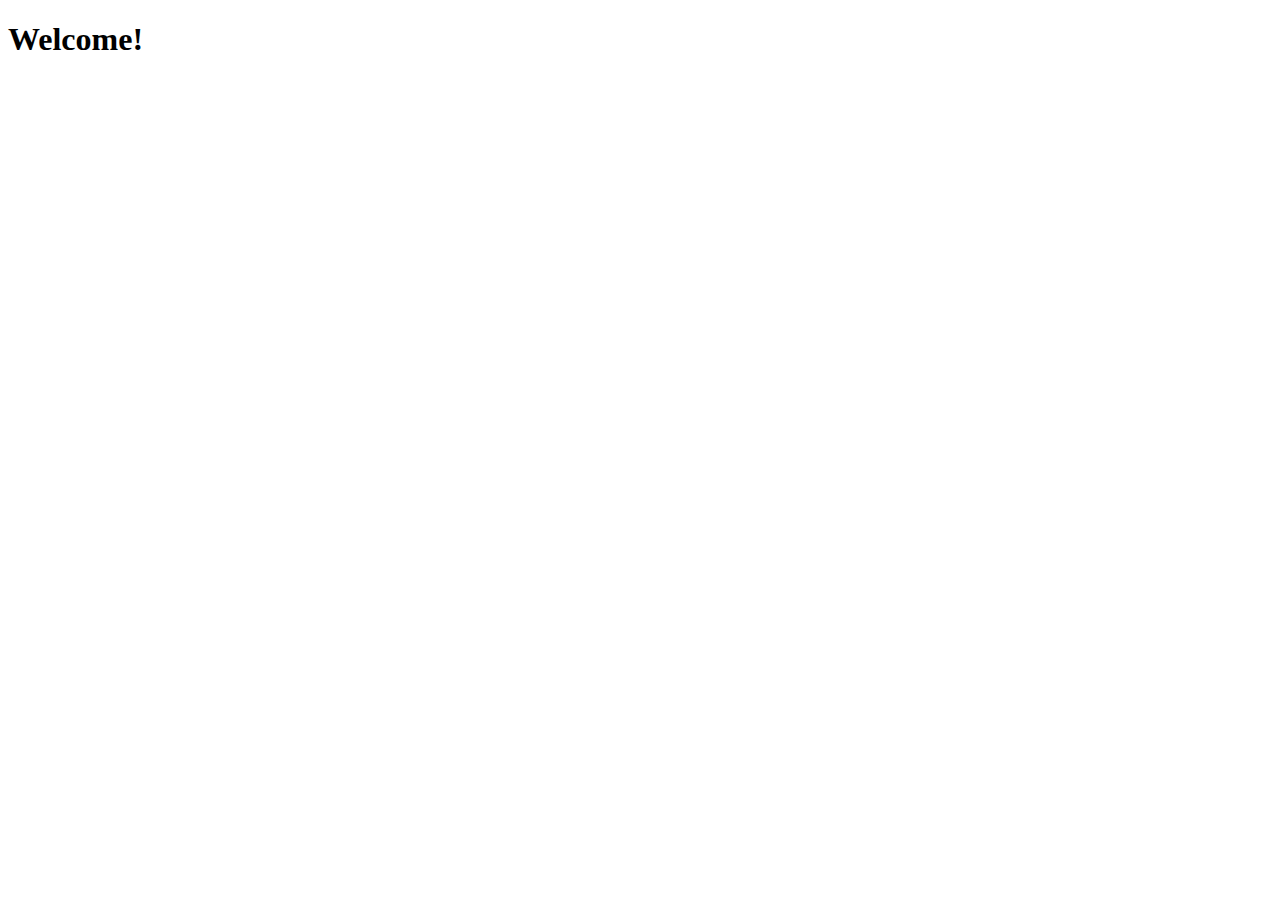
==== index.html @ 5f47843c "created base files" ====
<!DOCTYPE html>
<html lang="en">
<head>
    <meta charset="UTF-8">
    <meta http-equiv="X-UA-Compatible" content="IE=edge">
    <meta name="viewport" content="width=device-width, initial-scale=1.0">
    <title>RCV Landing Page</title>
</head>
<body>
    <h1 class = "title">Welcome! </h1>
</body>
</html>
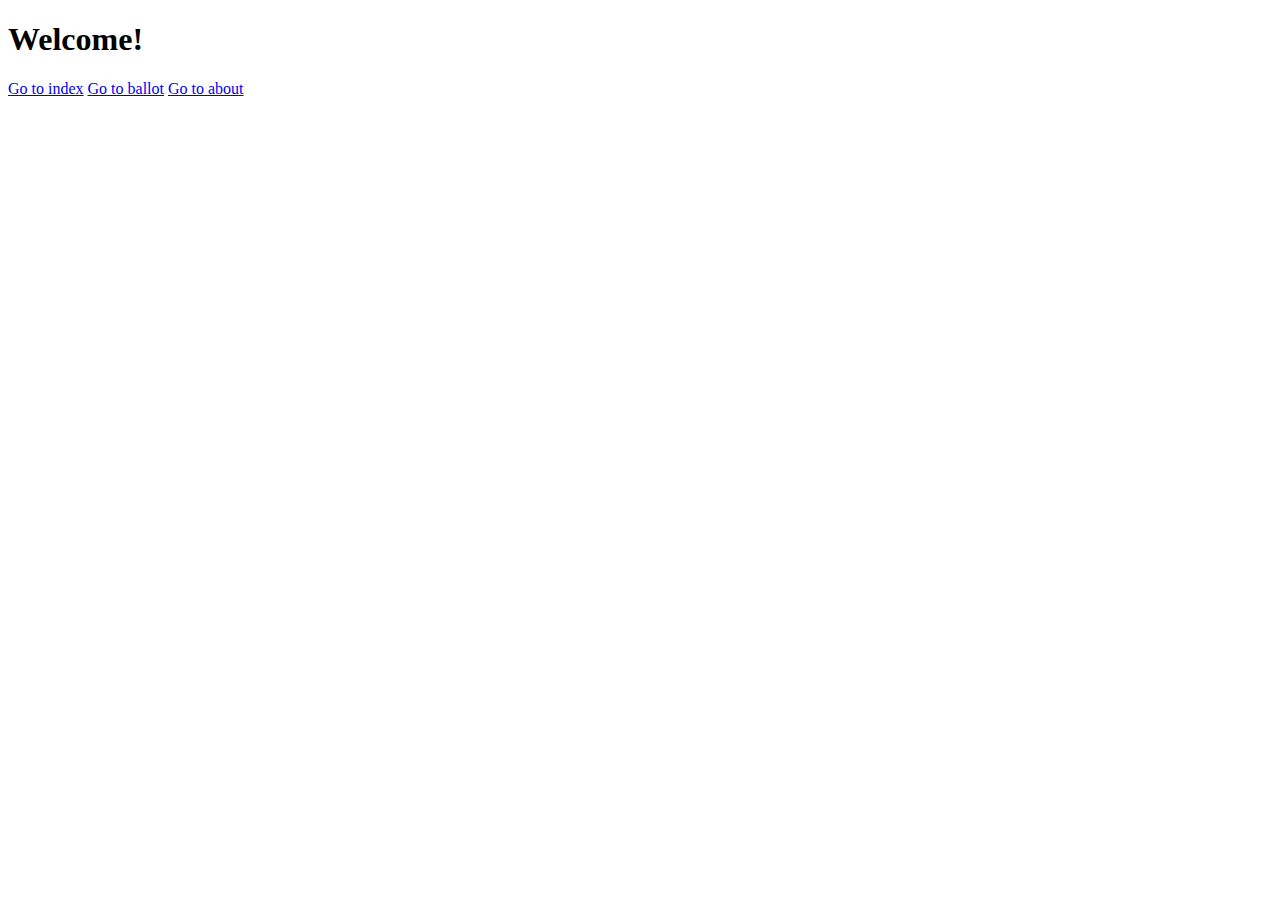
==== commit 66756411: "added nav" ====
--- a/index.html
+++ b/index.html
@@ -8,5 +8,11 @@
 </head>
 <body>
     <h1 class = "title">Welcome! </h1>
+
+    <div class="topnav">
+        <a href="index.html">Go to index</a>
+        <a href="ballot.html">Go to ballot</a>
+        <a href="about.html">Go to about</a>
+    </div>
 </body>
 </html>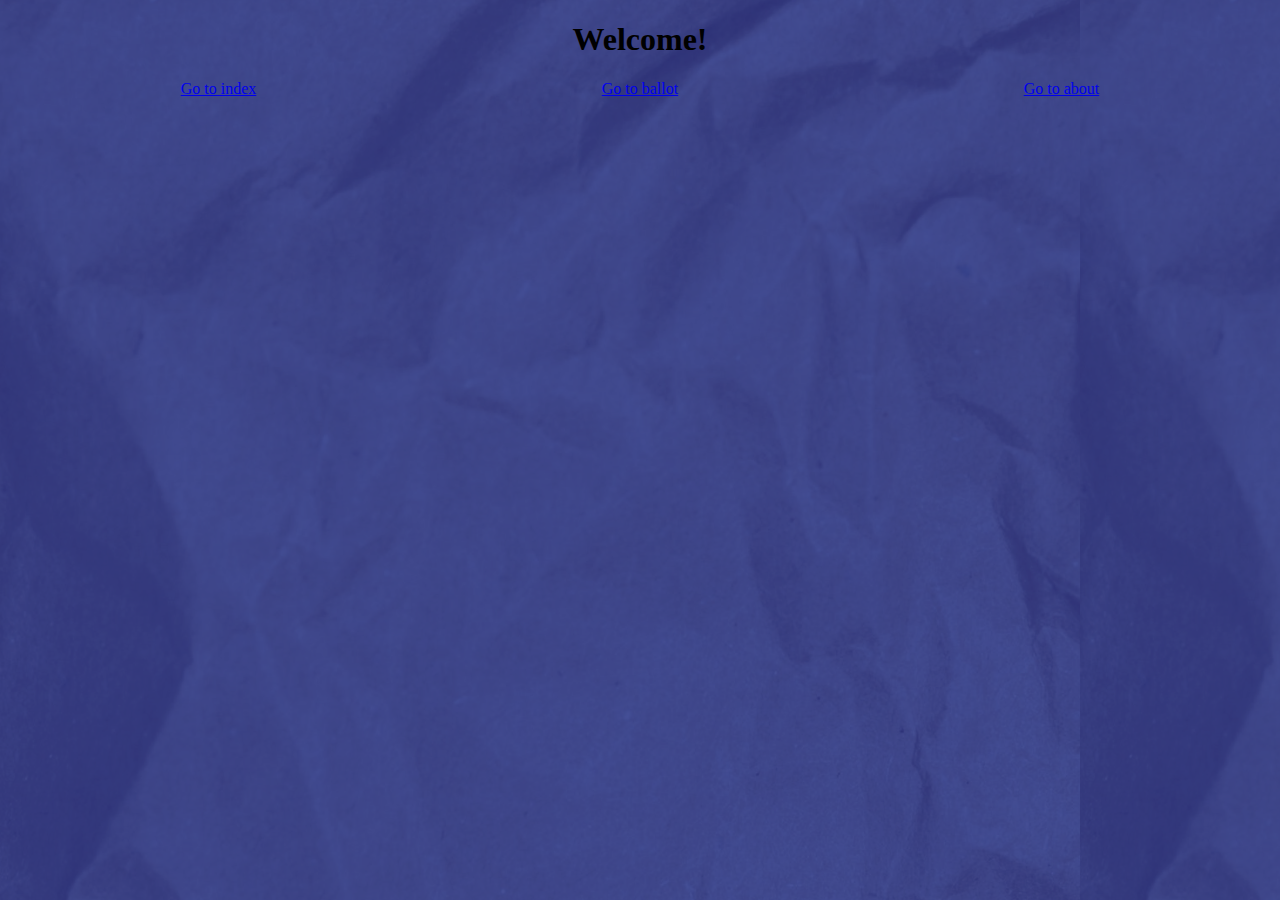
==== commit 5c69b107: "landing page progress" ====
--- a/index.html
+++ b/index.html
@@ -1,18 +1,29 @@
 <!DOCTYPE html>
 <html lang="en">
+
 <head>
     <meta charset="UTF-8">
     <meta http-equiv="X-UA-Compatible" content="IE=edge">
     <meta name="viewport" content="width=device-width, initial-scale=1.0">
     <title>RCV Landing Page</title>
+    <link rel="stylesheet" href="styles.css">
 </head>
+
 <body>
-    <h1 class = "title">Welcome! </h1>
+    <h1 class="title">Welcome! </h1>
 
-    <div class="topnav">
-        <a href="index.html">Go to index</a>
-        <a href="ballot.html">Go to ballot</a>
-        <a href="about.html">Go to about</a>
+    <div class="nav">
+        <div class="link">
+            <a href="index.html">Go to index</a>
+        </div>
+        <div class="link">
+            <a href="ballot.html">Go to ballot</a>
+        </div>
+        <div class="link">
+            <a href="about.html">Go to about</a>
+        </div>
+
     </div>
 </body>
+
 </html>--- a/styles.css
+++ b/styles.css
@@ -0,0 +1,14 @@
+.title {
+    text-align: center;
+}
+
+.nav {
+    display: flex;
+    flex-direction: row;
+    justify-content: space-around;
+}
+
+body {
+    background-color: #13268b;
+    background-image: url("images/texture.png");
+}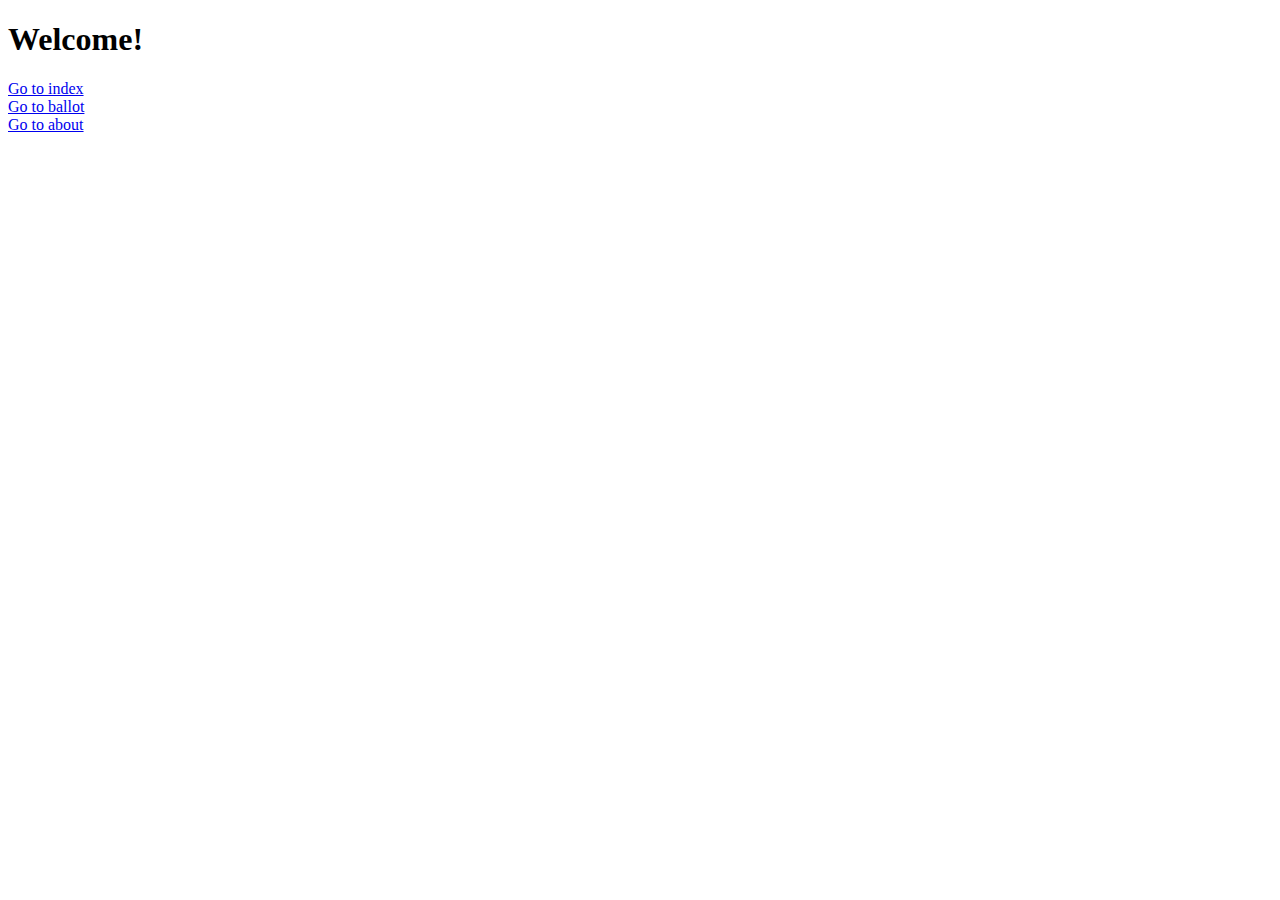
==== commit 2330776a: "landing page progress" ====
--- a/index.html
+++ b/index.html
@@ -1,16 +1,13 @@
 <!DOCTYPE html>
 <html lang="en">
-
 <head>
     <meta charset="UTF-8">
     <meta http-equiv="X-UA-Compatible" content="IE=edge">
     <meta name="viewport" content="width=device-width, initial-scale=1.0">
     <title>RCV Landing Page</title>
-    <link rel="stylesheet" href="styles.css">
 </head>
-
 <body>
-    <h1 class="title">Welcome! </h1>
+    <h1 class = "title">Welcome! </h1>
 
     <div class="nav">
         <div class="link">
@@ -25,5 +22,4 @@
 
     </div>
 </body>
-
 </html>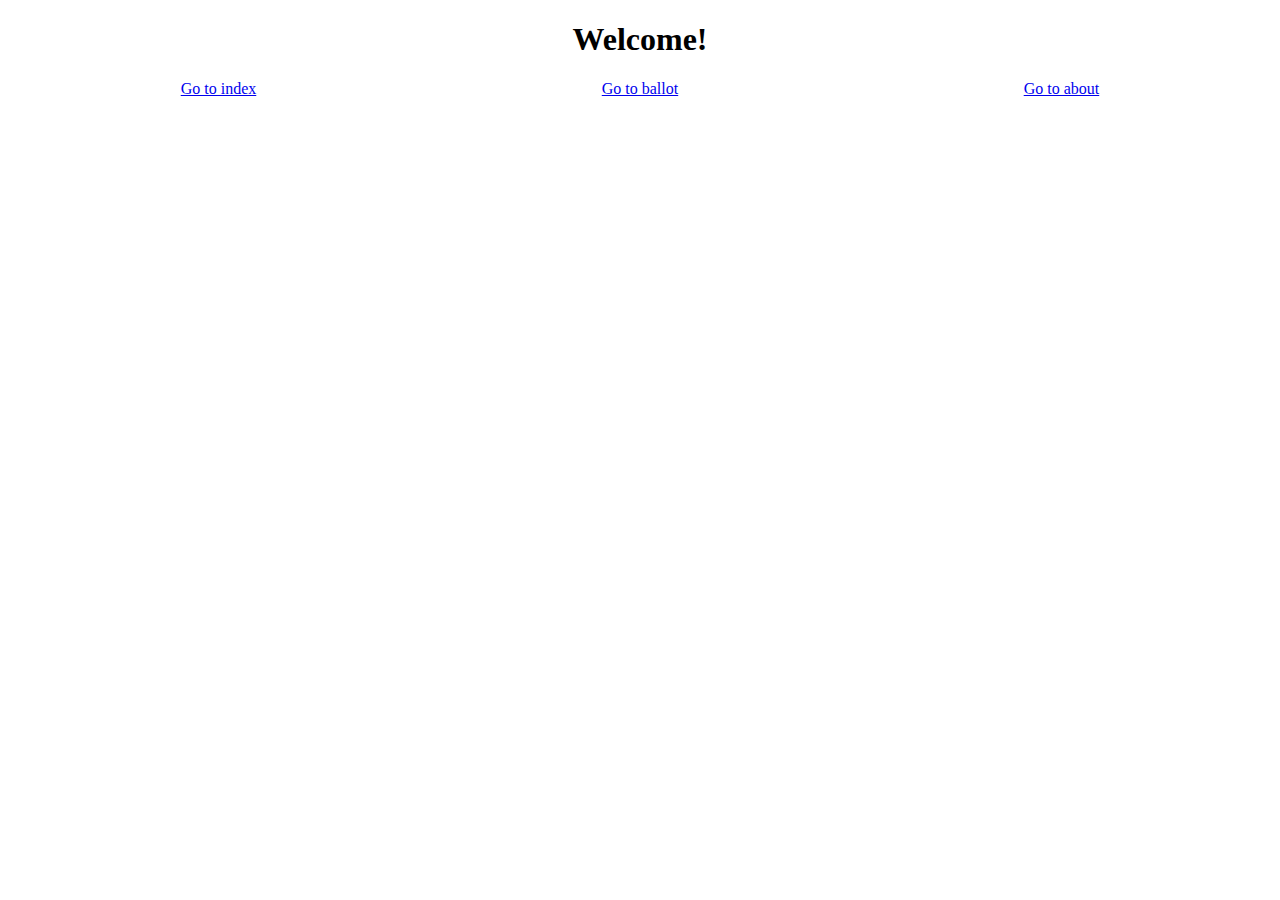
==== commit eff8e047: "fixing merge conflict" ====
--- a/index.html
+++ b/index.html
@@ -1,13 +1,16 @@
 <!DOCTYPE html>
 <html lang="en">
+
 <head>
     <meta charset="UTF-8">
     <meta http-equiv="X-UA-Compatible" content="IE=edge">
     <meta name="viewport" content="width=device-width, initial-scale=1.0">
     <title>RCV Landing Page</title>
+    <link rel="stylesheet" href="styles.css">
 </head>
+
 <body>
-    <h1 class = "title">Welcome! </h1>
+    <h1 class="title">Welcome! </h1>
 
     <div class="nav">
         <div class="link">
@@ -22,4 +25,5 @@
 
     </div>
 </body>
+
 </html>--- a/styles.css
+++ b/styles.css
@@ -0,0 +1,129 @@
+.title {
+    text-align: center;
+}
+
+.candiateList {
+    display: inline-block;
+}
+
+.candiateButtons {
+    width: 500px;
+    float: left;
+    padding: 10px;
+    display: grid;
+    grid-template-columns: 1fr 1fr;
+    grid-template-rows: 1fr 1fr 1fr 1fr 1fr 1fr 1fr;
+    grid-row-gap: 24px;
+    grid-column-gap: 40px;
+    font-size: 20px;
+    grid-auto-flow: column;
+}
+
+.candidate-btn {
+    width: 330px;
+    height: 80px;
+    cursor: pointer;
+    border-radius: 20px;
+}
+
+.close {
+    cursor: pointer;
+}
+
+.result {
+    float: right;
+    border: 1px solid black;
+    margin-right: 25px;
+}
+
+#candidate-list {
+    display: flex;
+    flex-direction: column;
+    align-items: flex-start;
+}
+
+.candidate-li {
+    width: 860px;
+    height: 80px;
+    border-radius: 20px;
+    border: 1px solid black;
+    text-align: center;
+    padding-top: 30px;
+}
+
+#candidate-list li::marker {
+    color: #446CD1;
+}
+
+.candidate-name {
+    padding-top: 15px;
+}
+
+#ballot-instructions {
+    padding: 10px;
+}
+
+#ballot-title {
+    text-align: center;
+}
+
+
+
+.popup .overlay{
+    position: fixed;
+    top: 0px;
+    left: 0px;
+    width: 100vw;
+    height: 100vh;
+    background: rgba(59, 56, 56, .95);
+    z-index: 1;
+    display: none;
+  }
+  .popup .content {
+    border-radius: 20px;
+    position: absolute;
+    top: 50%;
+    left: 50%;
+    transform: translate(-50%, -50%) scale(0);
+    background-color: #efeeee;
+    width: 500px;
+    height: 650px;
+    z-index: 2;
+    text-align: center;
+    padding: 20px;
+    box-sizing: border-box;
+  }
+  
+  .popup .close-btn {
+    position: absolute;
+    right: 10px;
+    top: 10px;
+    width: 30px;
+    height: 30px;
+    background-color: rgba(59, 56, 56, 0.2);
+    color: #fff;
+    font-size: 25px;
+    font-weight: 600;
+    line-height: 25px;
+    text-align: center;
+    border-radius: 50%;
+  }
+  
+  .popup.active .overlay {
+    display: block;
+  }
+  
+  .popup.active .content {
+    transition: all 300ms ease-in-out;
+    transform: translate(-50%, -50%) scale(1);
+  }
+.nav {
+    display: flex;
+    flex-direction: row;
+    justify-content: space-around;
+}
+
+/* body {
+    background-color: #13268b;
+    background-image: url("images/texture.png");
+} */
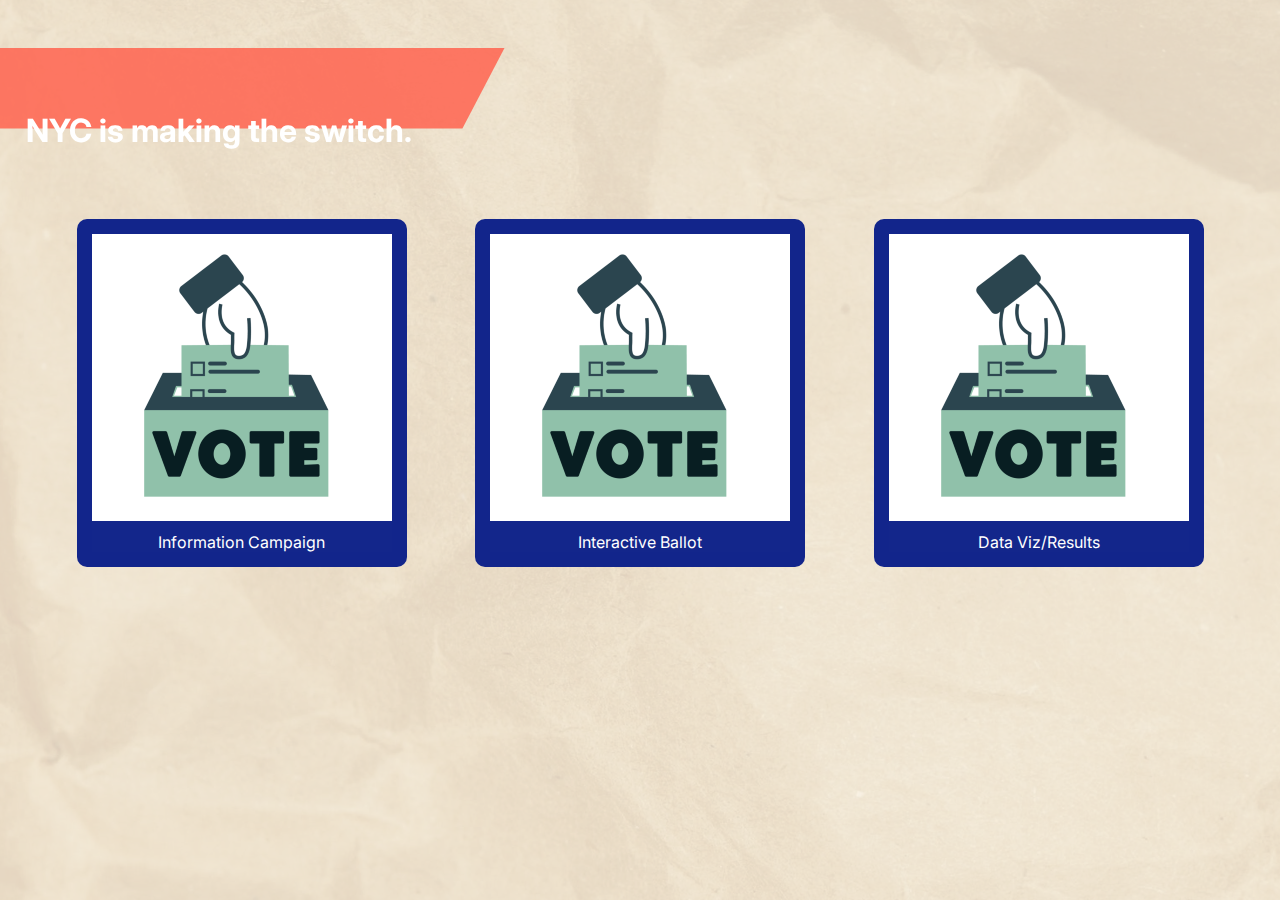
==== commit 9e375a6a: "landing page" ====
--- a/index.html
+++ b/index.html
@@ -7,20 +7,29 @@
     <meta name="viewport" content="width=device-width, initial-scale=1.0">
     <title>RCV Landing Page</title>
     <link rel="stylesheet" href="styles.css">
+    <link rel="preconnect" href="https://fonts.googleapis.com">
+    <link rel="preconnect" href="https://fonts.gstatic.com" crossorigin>
+    <link href="https://fonts.googleapis.com/css2?family=Inter:wght@600;900&display=swap" rel="stylesheet">
 </head>
 
-<body>
-    <h1 class="title">Welcome! </h1>
+<body id="landingBody">
+    <div id="rectangle"></div>
+    <div id="headingDiv">
+        <h1 class="heading">NYC is making the switch.</h1>
+    </div>
 
     <div class="nav">
-        <div class="link">
-            <a href="index.html">Go to index</a>
+        <div class="linkDiv">
+            <a href="index.html" class="linkImg"><img src="images/sample.png" alt="Info Campaign"></a>
+            <a href="index.html" class="link">Information Campaign</a>
         </div>
-        <div class="link">
-            <a href="ballot.html">Go to ballot</a>
+        <div class="linkDiv">
+            <a href="ballot.html" class="linkImg"><img src="images/sample.png" alt="Ballot"></a>
+            <a href="ballot.html" class="link">Interactive Ballot</a>
         </div>
-        <div class="link">
-            <a href="about.html">Go to about</a>
+        <div class="linkDiv">
+            <a href="about.html" class="linkImg"><img src="images/sample.png" alt="Results"></a>
+            <a href="about.html" class="link">Data Viz/Results</a>
         </div>
 
     </div>
--- a/styles.css
+++ b/styles.css
@@ -1,129 +1,83 @@
-.title {
-    text-align: center;
+.heading {
+    text-align: left;
+    font-family: 'Inter', sans-serif;
 }
 
-.candiateList {
-    display: inline-block;
+.nav {
+    display: flex;
+    flex-direction: row;
+    justify-content: space-evenly;
+    margin-top: 7%;
+    font-family: 'Inter', sans-serif;
 }
 
-.candiateButtons {
-    width: 500px;
-    float: left;
-    padding: 10px;
-    display: grid;
-    grid-template-columns: 1fr 1fr;
-    grid-template-rows: 1fr 1fr 1fr 1fr 1fr 1fr 1fr;
-    grid-row-gap: 24px;
-    grid-column-gap: 40px;
-    font-size: 20px;
-    grid-auto-flow: column;
+.linkImage {
+    text-decoration: none;
+    color: white;
 }
 
-.candidate-btn {
-    width: 330px;
-    height: 80px;
-    cursor: pointer;
-    border-radius: 20px;
+.link {
+    margin-top: 7px;
+    text-decoration: none;
+    color: white;
 }
 
-.close {
-    cursor: pointer;
+.linkDiv {
+    border: 15px solid rgba(19, 38, 139, 0.85);
+    border-radius: 10px;
+    background-color: rgba(19, 38, 139, 1);
+    display: flex;
+    flex-direction: column;
+    align-items: center;
 }
 
-.result {
-    float: right;
-    border: 1px solid black;
-    margin-right: 25px;
+#landingBody {
+    background-color: #fcf6e8;
+    background-image: url("images/texture.png");
+    background-repeat: repeat;
+    color: white;
+    width: auto;
 }
 
-#candidate-list {
-    display: flex;
-    flex-direction: column;
-    align-items: flex-start;
+#rectangle {
+    position:relative;
+    width: 600px;
+    min-height: 60px;
+    margin-top: 4%;
+    padding-top: 20px;
+    transform: perspective(10px) rotateX(-1deg);
+    left: -10%;
+    background-color: rgba(255, 99, 79, 0.85);
 }
 
-.candidate-li {
-    width: 860px;
-    height: 80px;
-    border-radius: 20px;
-    border: 1px solid black;
-    text-align: center;
-    padding-top: 30px;
-}
-
-#candidate-list li::marker {
-    color: #446CD1;
-}
-
-.candidate-name {
-    padding-top: 15px;
-}
-
-#ballot-instructions {
-    padding: 10px;
-}
-
-#ballot-title {
-    text-align: center;
+#headingDiv {
+    position: absolute;
+    left: 2%;
+    top: 10%;
 }
 
 
 
-.popup .overlay{
-    position: fixed;
-    top: 0px;
-    left: 0px;
-    width: 100vw;
-    height: 100vh;
-    background: rgba(59, 56, 56, .95);
-    z-index: 1;
-    display: none;
-  }
-  .popup .content {
-    border-radius: 20px;
-    position: absolute;
-    top: 50%;
-    left: 50%;
-    transform: translate(-50%, -50%) scale(0);
-    background-color: #efeeee;
-    width: 500px;
-    height: 650px;
-    z-index: 2;
-    text-align: center;
-    padding: 20px;
-    box-sizing: border-box;
-  }
-  
-  .popup .close-btn {
-    position: absolute;
-    right: 10px;
-    top: 10px;
-    width: 30px;
-    height: 30px;
-    background-color: rgba(59, 56, 56, 0.2);
-    color: #fff;
-    font-size: 25px;
-    font-weight: 600;
-    line-height: 25px;
-    text-align: center;
-    border-radius: 50%;
-  }
-  
-  .popup.active .overlay {
-    display: block;
-  }
-  
-  .popup.active .content {
-    transition: all 300ms ease-in-out;
-    transform: translate(-50%, -50%) scale(1);
-  }
-.nav {
+
+
+#candidate {
+    width: 780px;
+    height: 80px;
+
     display: flex;
     flex-direction: row;
-    justify-content: space-around;
+    justify-content: space-between;
+
+    border: 3px solid black;
+    border-radius: 25px;
 }
 
-/* body {
-    background-color: #13268b;
-    background-image: url("images/texture.png");
-} */
+#nameParty {
+    display: flex;
+    align-items: baseline;
+    gap: 10px;
+}
+
+#x {
+    margin-right: 10px;
+}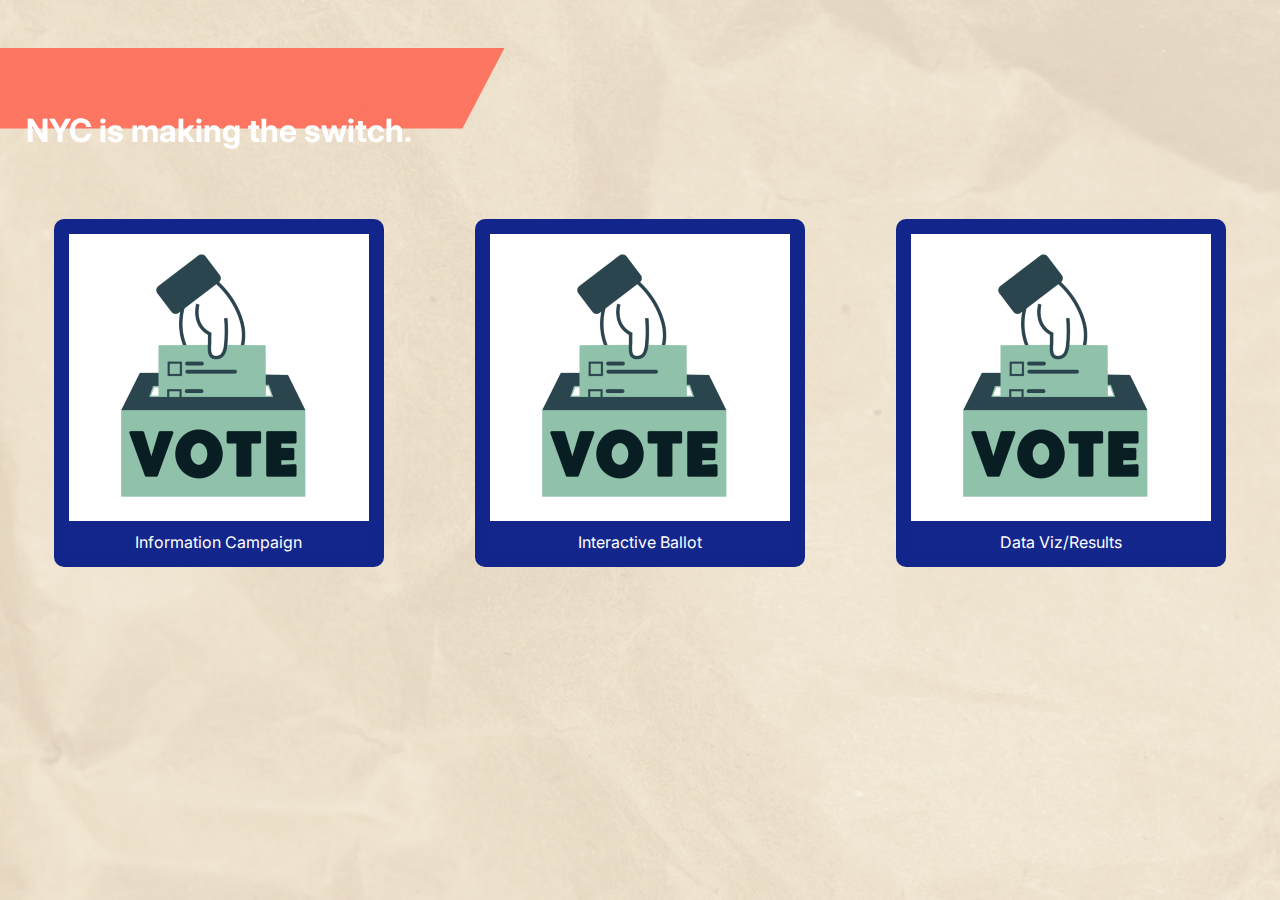
==== commit 5e27a637: "added language page" ====
--- a/index.html
+++ b/index.html
@@ -24,8 +24,8 @@
             <a href="index.html" class="link">Information Campaign</a>
         </div>
         <div class="linkDiv">
-            <a href="ballot.html" class="linkImg"><img src="images/sample.png" alt="Ballot"></a>
-            <a href="ballot.html" class="link">Interactive Ballot</a>
+            <a href="language.html" class="linkImg"><img src="images/sample.png" alt="Ballot"></a>
+            <a href="language.html" class="link">Interactive Ballot</a>
         </div>
         <div class="linkDiv">
             <a href="about.html" class="linkImg"><img src="images/sample.png" alt="Results"></a>
--- a/styles.css
+++ b/styles.css
@@ -80,4 +80,285 @@
 
 #x {
     margin-right: 10px;
-}+}
+.title {
+    text-align: center;
+}
+
+.candiateList {
+    display: inline-block;
+}
+
+.candiateButtons {
+    width: 500px;
+    float: left;
+    padding: 10px;
+    display: grid;
+    grid-template-columns: 1fr 1fr;
+    grid-template-rows: 1fr 1fr 1fr 1fr 1fr 1fr 1fr;
+    grid-row-gap: 24px;
+    grid-column-gap: 40px;
+    font-size: 20px;
+    grid-auto-flow: column;
+}
+
+.candidate-btn {
+    width: 330px;
+    height: 80px;
+    cursor: pointer;
+    border-radius: 20px;
+}
+
+.candidate-btn:focus {
+    background-color: #446CD1;
+    color: white;
+}
+
+.close {
+    cursor: pointer;
+    float: right;
+    color: gray;
+    width: 30px;
+    height: 30px;
+    padding-top: 25px;
+}
+
+section.up-down {
+    display: flex;
+    flex-direction: column;
+    align-items: flex-end;
+    float: right;
+    padding: 10px;
+}
+section.up-down button {
+    width: 70px;
+    height: 30px;
+    border-radius: 12px;
+    border-color: #3272E9;
+    background-color: white;
+    cursor: pointer;
+    color: #3272E9;
+}
+
+.result {
+    float: right;
+    border: 1px solid black;
+    margin-right: 25px;
+}
+
+.review {
+    float: center;
+    border: 1px solid black;
+    margin-right: 25px;
+    text-align: center;
+    margin-left: 500px;
+    margin-right: 500px;
+}
+
+.candidate-li {
+    width: 860px;
+    height: 80px;
+    border-radius: 20px;
+    border: 1px solid black;
+    text-align: center;
+    margin-bottom: 15px;
+}
+
+#candidate-list {
+    display: flex;
+    flex-direction: column;
+    align-items: flex-start;
+    counter-reset: list-numbers;
+    list-style-type: none;
+    font-size: 20px;
+}
+
+#candidate-list li::before {
+    counter-increment: list-numbers;
+    content: counter(list-numbers);
+    color: white;
+    background: #446CD1;
+    border-radius: 50%;
+    min-width: 60px;
+    min-height: 60px;
+    font-size: 32px;
+    padding-left: 10px;
+    padding-right: 10px;
+    margin-right: 20px;
+}
+
+.candidate-name {
+    padding-top: 15px;
+}
+
+#ballot-instructions {
+    padding: 10px;
+}
+
+#ballot-title {
+    text-align: center;
+}
+
+.popupReview {
+    position: fixed;
+    border-style: solid;
+    text-align: left;
+    padding-left: 20px;
+    padding-right: 60px;
+    margin-left: 400px;
+    border-radius: 20px;
+}
+
+.popup .overlay{
+    position: fixed;
+    top: 0px;
+    left: 0px;
+    width: 100vw;
+    height: 100vh;
+    background: white;
+    z-index: 1;
+    display: none;
+  }
+
+  .popup .content {
+
+    position: absolute;
+    top: 50%;
+    left: 50%;
+    transform: scale(0);
+    width: 1820px;
+    height: 960px;
+    z-index: 2;
+    text-align: center;
+    padding: 20px;
+    box-sizing: border-box;
+  }
+  
+  .popup .close-btn {
+    position: absolute;
+    right: 10px;
+    top: 10px;
+    width: 30px;
+    height: 30px;
+    color: #fff;
+    font-size: 25px;
+    font-weight: 600;
+    line-height: 25px;
+    text-align: center;
+  }
+  .popupButton {
+    display: flex;
+    flex-direction: row;
+    justify-content: center;
+    align-items: center;
+    padding: 22px 42px;
+    
+    position: absolute;
+    width: 140px;
+    height: 50px;
+    left: 900px;
+    top: 800px;
+    
+    /* Primary Blue */
+    
+    background: #3272E9;
+    border-radius: 16px;
+  }
+  .popupBackButton {
+    display: flex;
+    flex-direction: row;
+    justify-content: center;
+    align-items: center;
+    padding: 22px 42px;
+    
+    position: absolute;
+    width: 140px;
+    height: 50px;
+    left: 50px;
+    top: 30px;
+    
+    background: #DFE2E6;
+    border-radius: 16px;
+  }
+  .reviewButton{
+    display: flex;
+    flex-direction: row;
+    justify-content: center;
+    align-items: center;
+    padding: 22px 42px;
+    
+    position: absolute;
+    width: 140px;
+    height: 50px;
+    left: 1700px;
+    top: 30px;
+    
+    /* Primary Blue */
+    
+    background: #3272E9;
+    border-radius: 16px;
+  }
+  
+  .popup.active .overlay {
+    display: block;
+  }
+  
+  .popup.active .content {
+    transition: all 300ms ease-in-out;
+    transform: translate(-50%, -50%) scale(1);
+  }
+.nav {
+    display: flex;
+    flex-direction: row;
+    justify-content: space-around;
+}
+
+.languageButtons {
+    width: 500px;
+    float: center;
+    padding: 10px;
+    display: grid;
+    grid-template-columns: 1fr 1fr;
+    grid-template-rows: 1fr 1fr 1fr 1fr 1fr;
+    grid-row-gap: 24px;
+    grid-column-gap: 40px;
+    font-size: 20px;
+    grid-auto-flow: column;
+    position: relative;
+    left: 50%;
+    transform:translate(-70%, 0%);
+    margin-top: 20px;
+}
+.languageButtons h2{
+    padding: 0;
+    margin: 0;
+    margin-top: 10px;
+}
+.langH1{
+    text-align: center;
+}
+.langH3{
+    text-align: center;
+}
+
+.candidate-btn2 {
+    position: relative;
+    transform:translate(-50%, 0%);
+    top: 50%;
+    left: 50%;
+    width: 330px;
+    height: 80px;
+    cursor: pointer;
+    border: 2px solid #3272E9;
+    box-sizing: border-box;
+    border-radius: 20px;
+    background-color: white;
+}
+.candidate-btn2:focus {
+    background-color: #446CD1;
+    color: white;
+}
+/* body {
+    background-color: #13268b;
+    background-image: url("images/texture.png");
+} */
